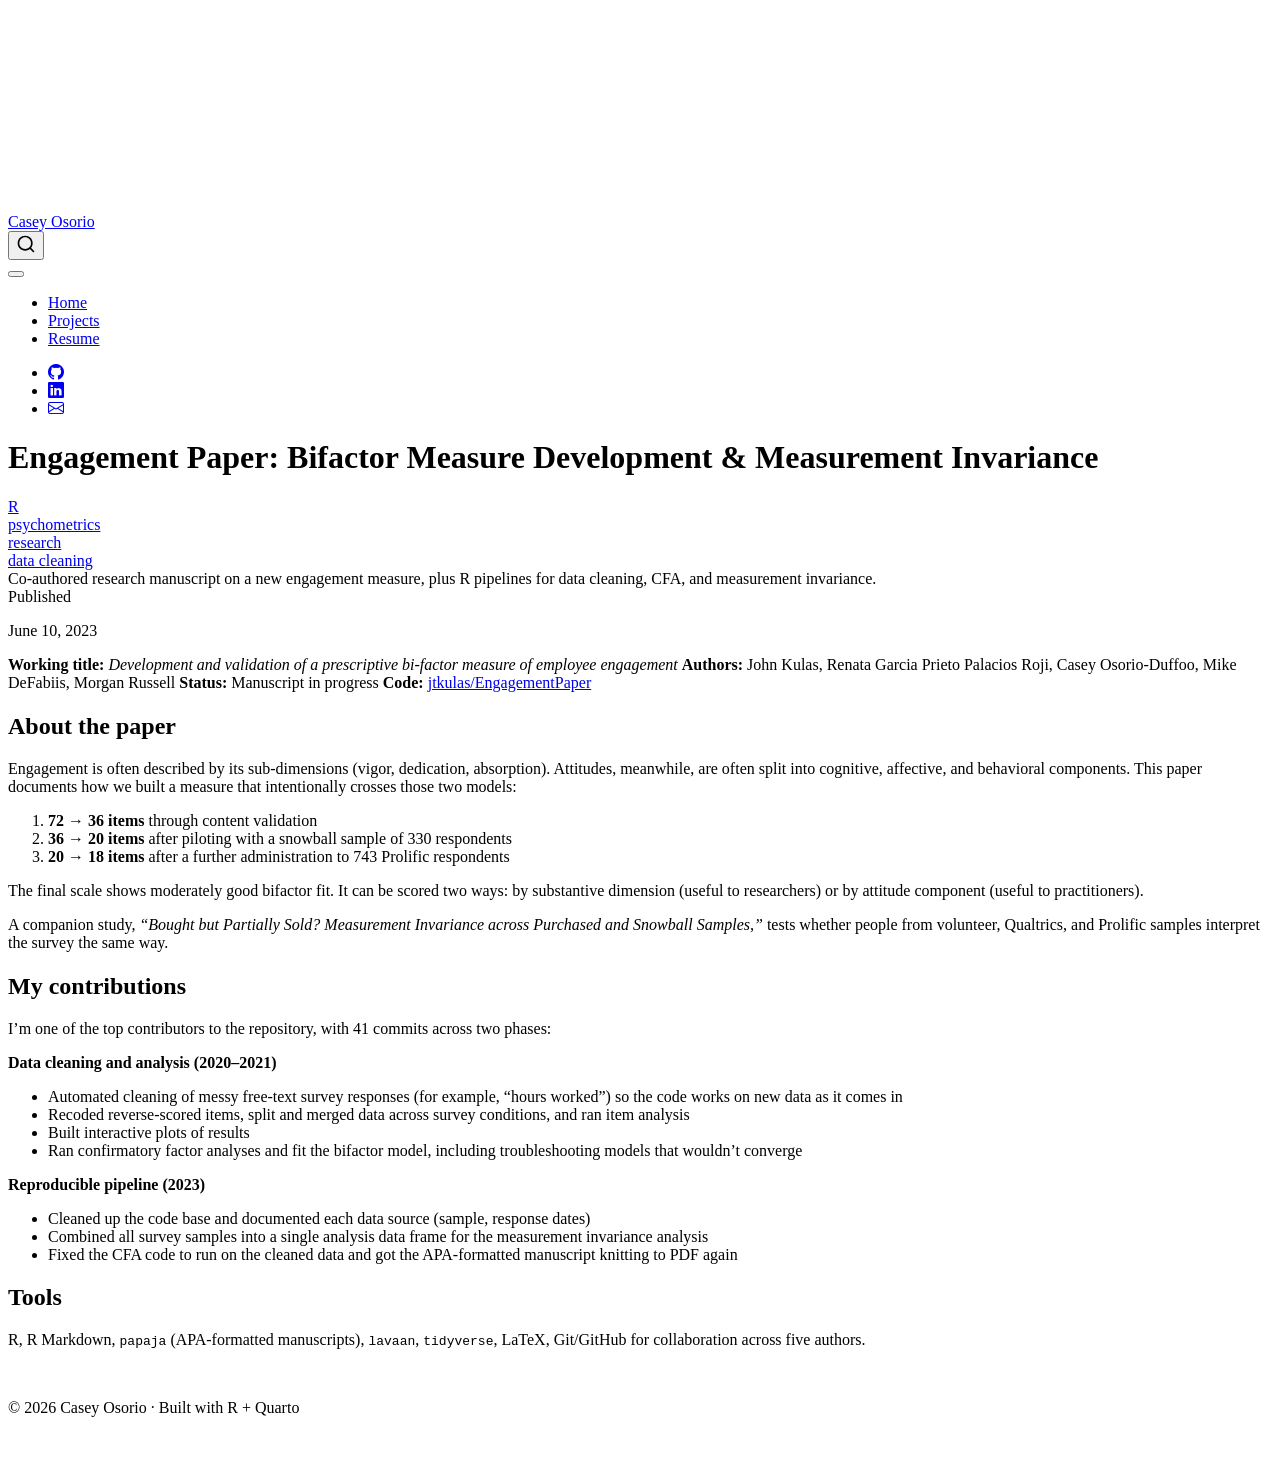
==== projects/engagement-paper/index.html @ 680794a6 "Built site for gh-pages" ====
<!DOCTYPE html>
<html xmlns="http://www.w3.org/1999/xhtml" lang="en" xml:lang="en"><head>

<meta charset="utf-8">
<meta name="generator" content="quarto-1.10.19">

<meta name="viewport" content="width=device-width, initial-scale=1.0, user-scalable=yes">

<meta name="dcterms.date" content="2023-06-10">
<meta name="description" content="Co-authored research manuscript on a new engagement measure, plus R pipelines for data cleaning, CFA, and measurement invariance.">

<title>Engagement Paper: Bifactor Measure Development &amp; Measurement Invariance – Casey Osorio</title>
<style>
/* Default styles provided by pandoc.
** See https://pandoc.org/MANUAL.html#variables-for-html for config info.
*/
span.smallcaps{font-variant: small-caps;}
div.columns{display: flex; gap: 1.5em;}
div.column{flex: auto;}
@media screen {
div.columns{gap: min(4vw, 1.5em);}
div.column{overflow-x: auto;}
}
div.hanging-indent{margin-left: 1.5em; text-indent: -1.5em;}
ul.task-list{list-style: none;}
ul.task-list li input[type="checkbox"] {
  width: 0.8em;
  margin: 0 0.8em 0.2em -1em; /* quarto-specific, see https://github.com/quarto-dev/quarto-cli/issues/4556 */ 
  vertical-align: middle;
}
</style>


<script src="../../site_libs/quarto-nav/quarto-nav.js"></script>
<script src="../../site_libs/quarto-nav/headroom.min.js"></script>
<script src="../../site_libs/clipboard/clipboard.min.js"></script>
<script src="../../site_libs/quarto-search/autocomplete.umd.js"></script>
<script src="../../site_libs/quarto-search/fuse.min.js"></script>
<script src="../../site_libs/quarto-search/quarto-search.js"></script>
<meta name="quarto:offset" content="../../">
<script src="../../site_libs/quarto-html/quarto.js" type="module"></script>
<script src="../../site_libs/quarto-html/tabsets/tabsets.js" type="module"></script>
<script src="../../site_libs/quarto-html/popper.min.js"></script>
<script src="../../site_libs/quarto-html/tippy.umd.min.js"></script>
<script src="../../site_libs/quarto-html/anchor.min.js"></script>
<link href="../../site_libs/quarto-html/tippy.css" rel="stylesheet">
<link href="../../site_libs/quarto-html/quarto-syntax-highlighting-bf27225e3a48a9273f3daa8f8e829971.css" rel="stylesheet" class="quarto-color-scheme" id="quarto-text-highlighting-styles">
<link href="../../site_libs/quarto-html/quarto-syntax-highlighting-dark-b626d73c4c936ccc3cb08be7d45d1df6.css" rel="stylesheet" class="quarto-color-scheme quarto-color-alternate" id="quarto-text-highlighting-styles">
<link href="../../site_libs/quarto-html/quarto-syntax-highlighting-bf27225e3a48a9273f3daa8f8e829971.css" rel="stylesheet" class="quarto-color-scheme-extra" id="quarto-text-highlighting-styles">
<script src="../../site_libs/bootstrap/bootstrap.min.js"></script>
<link href="../../site_libs/bootstrap/bootstrap-icons.css" rel="stylesheet">
<link href="../../site_libs/bootstrap/bootstrap-445b8638c3d06994fee0907d791121c4.min.css" rel="stylesheet" append-hash="true" class="quarto-color-scheme" id="quarto-bootstrap" data-mode="light">
<link href="../../site_libs/bootstrap/bootstrap-dark-df07115ad9f15e2ef3479c789e6873c8.min.css" rel="stylesheet" append-hash="true" class="quarto-color-scheme quarto-color-alternate" id="quarto-bootstrap" data-mode="dark">
<link href="../../site_libs/bootstrap/bootstrap-445b8638c3d06994fee0907d791121c4.min.css" rel="stylesheet" append-hash="true" class="quarto-color-scheme-extra" id="quarto-bootstrap" data-mode="light">
<script id="quarto-search-options" type="application/json">{
  "location": "navbar",
  "copy-button": false,
  "collapse-after": 3,
  "panel-placement": "end",
  "type": "overlay",
  "limit": 50,
  "keyboard-shortcut": [
    "f",
    "/",
    "s"
  ],
  "show-item-context": false,
  "language": {
    "search-no-results-text": "No results",
    "search-matching-documents-text": "matching documents",
    "search-copy-link-title": "Copy link to search",
    "search-hide-matches-text": "Hide additional matches",
    "search-more-match-text": "more match in this document",
    "search-more-matches-text": "more matches in this document",
    "search-clear-button-title": "Clear",
    "search-text-placeholder": "",
    "search-detached-cancel-button-title": "Cancel",
    "search-submit-button-title": "Submit",
    "search-label": "Search"
  }
}</script>


</head>

<body class="nav-fixed fullcontent quarto-light"><script id="quarto-html-before-body" type="application/javascript">
    const toggleBodyColorMode = (bsSheetEl) => {
      const mode = bsSheetEl.getAttribute("data-mode");
      const bodyEl = window.document.querySelector("body");
      if (mode === "dark") {
        bodyEl.classList.add("quarto-dark");
        bodyEl.classList.remove("quarto-light");
      } else {
        bodyEl.classList.add("quarto-light");
        bodyEl.classList.remove("quarto-dark");
      }
    }
    const toggleBodyColorPrimary = () => {
      const bsSheetEl = window.document.querySelector("link#quarto-bootstrap:not([rel=disabled-stylesheet])");
      if (bsSheetEl) {
        toggleBodyColorMode(bsSheetEl);
      }
    }
    const setColorSchemeToggle = (alternate) => {
      const toggles = window.document.querySelectorAll('.quarto-color-scheme-toggle');
      for (let i=0; i < toggles.length; i++) {
        const toggle = toggles[i];
        if (toggle) {
          if (alternate) {
            toggle.classList.add("alternate");
          } else {
            toggle.classList.remove("alternate");
          }
        }
      }
    };
    const toggleColorMode = (alternate) => {
      // Switch the stylesheets
      const primaryStylesheets = window.document.querySelectorAll('link.quarto-color-scheme:not(.quarto-color-alternate)');
      const alternateStylesheets = window.document.querySelectorAll('link.quarto-color-scheme.quarto-color-alternate');
      manageTransitions('#quarto-margin-sidebar .nav-link', false);
      if (alternate) {
        // note: dark is layered on light, we don't disable primary!
        enableStylesheet(alternateStylesheets);
        for (const sheetNode of alternateStylesheets) {
          if (sheetNode.id === "quarto-bootstrap") {
            toggleBodyColorMode(sheetNode);
          }
        }
      } else {
        disableStylesheet(alternateStylesheets);
        enableStylesheet(primaryStylesheets)
        toggleBodyColorPrimary();
      }
      manageTransitions('#quarto-margin-sidebar .nav-link', true);
      // Switch the toggles
      setColorSchemeToggle(alternate)
      // Hack to workaround the fact that safari doesn't
      // properly recolor the scrollbar when toggling (#1455)
      if (navigator.userAgent.indexOf('Safari') > 0 && navigator.userAgent.indexOf('Chrome') == -1) {
        manageTransitions("body", false);
        window.scrollTo(0, 1);
        setTimeout(() => {
          window.scrollTo(0, 0);
          manageTransitions("body", true);
        }, 40);
      }
    }
    const disableStylesheet = (stylesheets) => {
      for (let i=0; i < stylesheets.length; i++) {
        const stylesheet = stylesheets[i];
        stylesheet.rel = 'disabled-stylesheet';
      }
    }
    const enableStylesheet = (stylesheets) => {
      for (let i=0; i < stylesheets.length; i++) {
        const stylesheet = stylesheets[i];
        if(stylesheet.rel !== 'stylesheet') { // for Chrome, which will still FOUC without this check
          stylesheet.rel = 'stylesheet';
        }
      }
    }
    const manageTransitions = (selector, allowTransitions) => {
      const els = window.document.querySelectorAll(selector);
      for (let i=0; i < els.length; i++) {
        const el = els[i];
        if (allowTransitions) {
          el.classList.remove('notransition');
        } else {
          el.classList.add('notransition');
        }
      }
    }
    const isFileUrl = () => {
      return window.location.protocol === 'file:';
    }
    const hasAlternateSentinel = () => {
      let styleSentinel = getColorSchemeSentinel();
      if (styleSentinel !== null) {
        return styleSentinel === "alternate";
      } else {
        return false;
      }
    }
    const setStyleSentinel = (alternate) => {
      const value = alternate ? "alternate" : "default";
      if (!isFileUrl()) {
        window.localStorage.setItem("quarto-color-scheme", value);
      } else {
        localAlternateSentinel = value;
      }
    }
    const getColorSchemeSentinel = () => {
      if (!isFileUrl()) {
        const storageValue = window.localStorage.getItem("quarto-color-scheme");
        return storageValue != null ? storageValue : localAlternateSentinel;
      } else {
        return localAlternateSentinel;
      }
    }
    const toggleGiscusIfUsed = (isAlternate, darkModeDefault) => {
      const baseTheme = document.querySelector('#giscus-base-theme')?.value ?? 'light';
      const alternateTheme = document.querySelector('#giscus-alt-theme')?.value ?? 'dark';
      let newTheme = '';
      if(authorPrefersDark) {
        newTheme = isAlternate ? baseTheme : alternateTheme;
      } else {
        newTheme = isAlternate ? alternateTheme : baseTheme;
      }
      const changeGiscusTheme = () => {
        // From: https://github.com/giscus/giscus/issues/336
        const sendMessage = (message) => {
          const iframe = document.querySelector('iframe.giscus-frame');
          if (!iframe) return;
          iframe.contentWindow.postMessage({ giscus: message }, 'https://giscus.app');
        }
        sendMessage({
          setConfig: {
            theme: newTheme
          }
        });
      }
      const isGiscussLoaded = window.document.querySelector('iframe.giscus-frame') !== null;
      if (isGiscussLoaded) {
        changeGiscusTheme();
      }
    };
    const authorPrefersDark = false;
    const darkModeDefault = authorPrefersDark;
      document.querySelector('link#quarto-text-highlighting-styles.quarto-color-scheme-extra').rel = 'disabled-stylesheet';
      document.querySelector('link#quarto-bootstrap.quarto-color-scheme-extra').rel = 'disabled-stylesheet';
    let localAlternateSentinel = darkModeDefault ? 'alternate' : 'default';
    // Dark / light mode switch
    window.quartoToggleColorScheme = () => {
      // Read the current dark / light value
      let toAlternate = !hasAlternateSentinel();
      toggleColorMode(toAlternate);
      setStyleSentinel(toAlternate);
      toggleGiscusIfUsed(toAlternate, darkModeDefault);
      window.dispatchEvent(new Event('resize'));
    };
    // Switch to dark mode if need be
    if (hasAlternateSentinel()) {
      toggleColorMode(true);
    } else {
      toggleColorMode(false);
    }
  </script>

<div id="quarto-search-results"></div>
  <header id="quarto-header" class="headroom fixed-top">
    <nav class="navbar navbar-expand-lg " data-bs-theme="dark">
      <div class="navbar-container container-fluid">
      <div class="navbar-brand-container mx-auto">
    <a class="navbar-brand" href="../../index.html">
    <span class="navbar-title">Casey Osorio</span>
    </a>
  </div>
            <div id="quarto-search" class="" title="Search"></div>
          <button class="navbar-toggler" type="button" data-bs-toggle="collapse" data-bs-target="#navbarCollapse" aria-controls="navbarCollapse" role="menu" aria-expanded="false" aria-label="Toggle navigation" onclick="if (window.quartoToggleHeadroom) { window.quartoToggleHeadroom(); }">
  <span class="navbar-toggler-icon"></span>
</button>
          <div class="collapse navbar-collapse" id="navbarCollapse">
            <ul class="navbar-nav navbar-nav-scroll me-auto">
  <li class="nav-item">
    <a class="nav-link" href="../../index.html"> 
<span class="menu-text">Home</span></a>
  </li>  
  <li class="nav-item">
    <a class="nav-link" href="../../projects.html"> 
<span class="menu-text">Projects</span></a>
  </li>  
  <li class="nav-item">
    <a class="nav-link" href="../../resume.html"> 
<span class="menu-text">Resume</span></a>
  </li>  
</ul>
            <ul class="navbar-nav navbar-nav-scroll ms-auto">
  <li class="nav-item compact">
    <a class="nav-link" href="https://github.com/casosorio"> <i class="bi bi-github" role="img">
</i> 
<span class="menu-text"></span></a>
  </li>  
  <li class="nav-item compact">
    <a class="nav-link" href="https://www.linkedin.com/in/casey-osorio-duffoo"> <i class="bi bi-linkedin" role="img">
</i> 
<span class="menu-text"></span></a>
  </li>  
  <li class="nav-item compact">
    <a class="nav-link" href="mailto:caseyosorio@gmail.com"> <i class="bi bi-envelope" role="img">
</i> 
<span class="menu-text"></span></a>
  </li>  
</ul>
          </div> <!-- /navcollapse -->
            <div class="quarto-navbar-tools">
  <a href="" class="quarto-color-scheme-toggle quarto-navigation-tool  px-1" onclick="window.quartoToggleColorScheme(); return false;" title="Toggle dark mode"><i class="bi"></i></a>
</div>
      </div> <!-- /container-fluid -->
    </nav>
</header>
<!-- content -->
<div id="quarto-content" class="quarto-container page-columns page-rows-contents page-layout-article page-navbar">
<!-- sidebar -->
<!-- margin-sidebar -->
    
<!-- main -->
<main class="content" id="quarto-document-content">


<header id="title-block-header" class="quarto-title-block default">
<div class="quarto-title">
<h1 class="title">Engagement Paper: Bifactor Measure Development &amp; Measurement Invariance</h1>
  <div class="quarto-categories">
    <div class="quarto-category">R</div>
    <div class="quarto-category">psychometrics</div>
    <div class="quarto-category">research</div>
    <div class="quarto-category">data cleaning</div>
  </div>
  </div>

<div>
  <div class="description">
    Co-authored research manuscript on a new engagement measure, plus R pipelines for data cleaning, CFA, and measurement invariance.
  </div>
</div>


<div class="quarto-title-meta">

    
    <div>
    <div class="quarto-title-meta-heading">Published</div>
    <div class="quarto-title-meta-contents">
      <p class="date">June 10, 2023</p>
    </div>
  </div>
  
    
  </div>
  


</header>


<p><strong>Working title:</strong> <em>Development and validation of a prescriptive bi-factor measure of employee engagement</em> <strong>Authors:</strong> John Kulas, Renata Garcia Prieto Palacios Roji, Casey Osorio-Duffoo, Mike DeFabiis, Morgan Russell <strong>Status:</strong> Manuscript in progress <strong>Code:</strong> <a href="https://github.com/jtkulas/EngagementPaper">jtkulas/EngagementPaper</a></p>
<section id="about-the-paper" class="level2">
<h2 class="anchored" data-anchor-id="about-the-paper">About the paper</h2>
<p>Engagement is often described by its sub-dimensions (vigor, dedication, absorption). Attitudes, meanwhile, are often split into cognitive, affective, and behavioral components. This paper documents how we built a measure that intentionally crosses those two models:</p>
<ol type="1">
<li><strong>72 → 36 items</strong> through content validation</li>
<li><strong>36 → 20 items</strong> after piloting with a snowball sample of 330 respondents</li>
<li><strong>20 → 18 items</strong> after a further administration to 743 Prolific respondents</li>
</ol>
<p>The final scale shows moderately good bifactor fit. It can be scored two ways: by substantive dimension (useful to researchers) or by attitude component (useful to practitioners).</p>
<p>A companion study, <em>“Bought but Partially Sold? Measurement Invariance across Purchased and Snowball Samples,”</em> tests whether people from volunteer, Qualtrics, and Prolific samples interpret the survey the same way.</p>
</section>
<section id="my-contributions" class="level2">
<h2 class="anchored" data-anchor-id="my-contributions">My contributions</h2>
<p>I’m one of the top contributors to the repository, with 41 commits across two phases:</p>
<p><strong>Data cleaning and analysis (2020–2021)</strong></p>
<ul>
<li>Automated cleaning of messy free-text survey responses (for example, “hours worked”) so the code works on new data as it comes in</li>
<li>Recoded reverse-scored items, split and merged data across survey conditions, and ran item analysis</li>
<li>Built interactive plots of results</li>
<li>Ran confirmatory factor analyses and fit the bifactor model, including troubleshooting models that wouldn’t converge</li>
</ul>
<p><strong>Reproducible pipeline (2023)</strong></p>
<ul>
<li>Cleaned up the code base and documented each data source (sample, response dates)</li>
<li>Combined all survey samples into a single analysis data frame for the measurement invariance analysis</li>
<li>Fixed the CFA code to run on the cleaned data and got the APA-formatted manuscript knitting to PDF again</li>
</ul>
</section>
<section id="tools" class="level2">
<h2 class="anchored" data-anchor-id="tools">Tools</h2>
<p>R, R Markdown, <code>papaja</code> (APA-formatted manuscripts), <code>lavaan</code>, <code>tidyverse</code>, LaTeX, Git/GitHub for collaboration across five authors.</p>


</section>

</main> <!-- /main -->
<script id="quarto-html-after-body" type="application/javascript">
  window.document.addEventListener("DOMContentLoaded", function (event) {
    // Ensure there is a toggle, if there isn't float one in the top right
    if (window.document.querySelector('.quarto-color-scheme-toggle') === null) {
      const a = window.document.createElement('a');
      a.classList.add('top-right');
      a.classList.add('quarto-color-scheme-toggle');
      a.href = "";
      a.onclick = function() { try { window.quartoToggleColorScheme(); } catch {} return false; };
      const i = window.document.createElement("i");
      i.classList.add('bi');
      a.appendChild(i);
      window.document.body.appendChild(a);
    }
    setColorSchemeToggle(hasAlternateSentinel())
    const icon = "";
    const anchorJS = new window.AnchorJS();
    anchorJS.options = {
      placement: 'right',
      icon: icon
    };
    anchorJS.add('.anchored');
    const isCodeAnnotation = (el) => {
      for (const clz of el.classList) {
        if (clz.startsWith('code-annotation-')) {                     
          return true;
        }
      }
      return false;
    }
    const onCopySuccess = function(e) {
      // button target
      const button = e.trigger;
      // don't keep focus
      button.blur();
      // flash "checked"
      button.classList.add('code-copy-button-checked');
      var currentTitle = button.getAttribute("title");
      button.setAttribute("title", "Copied!");
      let tooltip;
      if (window.bootstrap) {
        button.setAttribute("data-bs-toggle", "tooltip");
        button.setAttribute("data-bs-placement", "left");
        button.setAttribute("data-bs-title", "Copied!");
        tooltip = new bootstrap.Tooltip(button, 
          { trigger: "manual", 
            customClass: "code-copy-button-tooltip",
            offset: [0, -8]});
        tooltip.show();    
      }
      setTimeout(function() {
        if (tooltip) {
          tooltip.hide();
          button.removeAttribute("data-bs-title");
          button.removeAttribute("data-bs-toggle");
          button.removeAttribute("data-bs-placement");
        }
        button.setAttribute("title", currentTitle);
        button.classList.remove('code-copy-button-checked');
      }, 1000);
      // clear code selection
      e.clearSelection();
    }
    const getTextToCopy = function(trigger) {
      const outerScaffold = trigger.parentElement.cloneNode(true);
      const codeEl = outerScaffold.querySelector('code');
      for (const childEl of codeEl.children) {
        if (isCodeAnnotation(childEl)) {
          childEl.remove();
        }
      }
      return codeEl.innerText;
    }
    const clipboard = new window.ClipboardJS('.code-copy-button:not([data-in-quarto-modal])', {
      text: getTextToCopy
    });
    clipboard.on('success', onCopySuccess);
    if (window.document.getElementById('quarto-embedded-source-code-modal')) {
      const clipboardModal = new window.ClipboardJS('.code-copy-button[data-in-quarto-modal]', {
        text: getTextToCopy,
        container: window.document.getElementById('quarto-embedded-source-code-modal')
      });
      clipboardModal.on('success', onCopySuccess);
    }
      var localhostRegex = new RegExp(/^(?:http|https):\/\/localhost\:?[0-9]*\//);
      var mailtoRegex = new RegExp(/^mailto:/);
        var filterRegex = new RegExp("https:\/\/casosorio\.github\.io\/");
      var isInternal = (href) => {
          return filterRegex.test(href) || localhostRegex.test(href) || mailtoRegex.test(href);
      }
      // Inspect non-navigation links and adorn them if external
     var links = window.document.querySelectorAll('a[href]:not(.nav-link):not(.navbar-brand):not(.toc-action):not(.sidebar-link):not(.sidebar-item-toggle):not(.pagination-link):not(.no-external):not([aria-hidden]):not(.dropdown-item):not(.quarto-navigation-tool):not(.about-link)');
      for (var i=0; i<links.length; i++) {
        const link = links[i];
        if (!isInternal(link.href)) {
          // undo the damage that might have been done by quarto-nav.js in the case of
          // links that we want to consider external
          if (link.dataset.originalHref !== undefined) {
            link.href = link.dataset.originalHref;
          }
        }
      }
    function tippyHover(el, contentFn, onTriggerFn, onUntriggerFn) {
      const config = {
        allowHTML: true,
        maxWidth: 500,
        delay: 100,
        arrow: false,
        appendTo: function(el) {
            return el.parentElement;
        },
        interactive: true,
        interactiveBorder: 10,
        theme: 'quarto',
        placement: 'bottom-start',
      };
      if (contentFn) {
        config.content = contentFn;
      }
      if (onTriggerFn) {
        config.onTrigger = onTriggerFn;
      }
      if (onUntriggerFn) {
        config.onUntrigger = onUntriggerFn;
      }
      window.tippy(el, config); 
    }
    const noterefs = window.document.querySelectorAll('a[role="doc-noteref"]');
    for (var i=0; i<noterefs.length; i++) {
      const ref = noterefs[i];
      tippyHover(ref, function() {
        // use id or data attribute instead here
        let href = ref.getAttribute('data-footnote-href') || ref.getAttribute('href');
        try { href = new URL(href).hash; } catch {}
        const id = href.replace(/^#\/?/, "");
        const note = window.document.getElementById(id);
        if (note) {
          return note.innerHTML;
        } else {
          return "";
        }
      });
    }
    const xrefs = window.document.querySelectorAll('a.quarto-xref');
    const processXRef = (id, note) => {
      // Strip column container classes
      const stripColumnClz = (el) => {
        el.classList.remove("page-full", "page-columns");
        if (el.children) {
          for (const child of el.children) {
            stripColumnClz(child);
          }
        }
      }
      stripColumnClz(note)
      if (id === null || id.startsWith('sec-')) {
        // Special case sections, only their first couple elements
        const container = document.createElement("div");
        if (note.children && note.children.length > 2) {
          container.appendChild(note.children[0].cloneNode(true));
          for (let i = 1; i < note.children.length; i++) {
            const child = note.children[i];
            if (child.tagName === "P" && child.innerText === "") {
              continue;
            } else {
              container.appendChild(child.cloneNode(true));
              break;
            }
          }
          if (window.Quarto?.typesetMath) {
            window.Quarto.typesetMath(container);
          }
          return container.innerHTML
        } else {
          if (window.Quarto?.typesetMath) {
            window.Quarto.typesetMath(note);
          }
          return note.innerHTML;
        }
      } else {
        // Remove any anchor links if they are present
        const anchorLink = note.querySelector('a.anchorjs-link');
        if (anchorLink) {
          anchorLink.remove();
        }
        if (window.Quarto?.typesetMath) {
          window.Quarto.typesetMath(note);
        }
        if (note.classList.contains("callout")) {
          return note.outerHTML;
        } else {
          return note.innerHTML;
        }
      }
    }
    for (var i=0; i<xrefs.length; i++) {
      const xref = xrefs[i];
      tippyHover(xref, undefined, function(instance) {
        instance.disable();
        let url = xref.getAttribute('href');
        let hash = undefined; 
        if (url.startsWith('#')) {
          hash = url;
        } else {
          try { hash = new URL(url).hash; } catch {}
        }
        if (hash) {
          const id = hash.replace(/^#\/?/, "");
          const note = window.document.getElementById(id);
          if (note !== null) {
            try {
              const html = processXRef(id, note.cloneNode(true));
              instance.setContent(html);
            } finally {
              instance.enable();
              instance.show();
            }
          } else {
            // See if we can fetch this
            fetch(url.split('#')[0])
            .then(res => res.text())
            .then(html => {
              const parser = new DOMParser();
              const htmlDoc = parser.parseFromString(html, "text/html");
              const note = htmlDoc.getElementById(id);
              if (note !== null) {
                const html = processXRef(id, note);
                instance.setContent(html);
              } 
            }).finally(() => {
              instance.enable();
              instance.show();
            });
          }
        } else {
          // See if we can fetch a full url (with no hash to target)
          // This is a special case and we should probably do some content thinning / targeting
          fetch(url)
          .then(res => res.text())
          .then(html => {
            const parser = new DOMParser();
            const htmlDoc = parser.parseFromString(html, "text/html");
            const note = htmlDoc.querySelector('main.content');
            if (note !== null) {
              // This should only happen for chapter cross references
              // (since there is no id in the URL)
              // remove the first header
              if (note.children.length > 0 && note.children[0].tagName === "HEADER") {
                note.children[0].remove();
              }
              const html = processXRef(null, note);
              instance.setContent(html);
            } 
          }).finally(() => {
            instance.enable();
            instance.show();
          });
        }
      }, function(instance) {
      });
    }
        let selectedAnnoteEl;
        const selectorForAnnotation = ( cell, annotation) => {
          let cellAttr = 'data-code-cell="' + cell + '"';
          let lineAttr = 'data-code-annotation="' +  annotation + '"';
          const selector = 'span[' + cellAttr + '][' + lineAttr + ']';
          return selector;
        }
        const selectCodeLines = (annoteEl) => {
          const doc = window.document;
          const targetCell = annoteEl.getAttribute("data-target-cell");
          const targetAnnotation = annoteEl.getAttribute("data-target-annotation");
          const annoteSpan = window.document.querySelector(selectorForAnnotation(targetCell, targetAnnotation));
          const lines = annoteSpan.getAttribute("data-code-lines").split(",");
          const lineIds = lines.map((line) => {
            return targetCell + "-" + line;
          })
          let top = null;
          let height = null;
          let parent = null;
          if (lineIds.length > 0) {
              //compute the position of the single el (top and bottom and make a div)
              const el = window.document.getElementById(lineIds[0]);
              top = el.offsetTop;
              height = el.offsetHeight;
              parent = el.parentElement.parentElement;
            if (lineIds.length > 1) {
              const lastEl = window.document.getElementById(lineIds[lineIds.length - 1]);
              const bottom = lastEl.offsetTop + lastEl.offsetHeight;
              height = bottom - top;
            }
            if (top !== null && height !== null && parent !== null) {
              // cook up a div (if necessary) and position it 
              let div = window.document.getElementById("code-annotation-line-highlight");
              if (div === null) {
                div = window.document.createElement("div");
                div.setAttribute("id", "code-annotation-line-highlight");
                div.style.position = 'absolute';
                parent.appendChild(div);
              }
              div.style.top = top - 2 + "px";
              div.style.height = height + 4 + "px";
              div.style.left = 0;
              let gutterDiv = window.document.getElementById("code-annotation-line-highlight-gutter");
              if (gutterDiv === null) {
                gutterDiv = window.document.createElement("div");
                gutterDiv.setAttribute("id", "code-annotation-line-highlight-gutter");
                gutterDiv.style.position = 'absolute';
                const codeCell = window.document.getElementById(targetCell);
                const gutter = codeCell.querySelector('.code-annotation-gutter');
                gutter.appendChild(gutterDiv);
              }
              gutterDiv.style.top = top - 2 + "px";
              gutterDiv.style.height = height + 4 + "px";
            }
            selectedAnnoteEl = annoteEl;
          }
        };
        const unselectCodeLines = () => {
          const elementsIds = ["code-annotation-line-highlight", "code-annotation-line-highlight-gutter"];
          elementsIds.forEach((elId) => {
            const div = window.document.getElementById(elId);
            if (div) {
              div.remove();
            }
          });
          selectedAnnoteEl = undefined;
        };
          // Handle positioning of the toggle
      window.addEventListener(
        "resize",
        throttle(() => {
          elRect = undefined;
          if (selectedAnnoteEl) {
            selectCodeLines(selectedAnnoteEl);
          }
        }, 10)
      );
      function throttle(fn, ms) {
      let throttle = false;
      let timer;
        return (...args) => {
          if(!throttle) { // first call gets through
              fn.apply(this, args);
              throttle = true;
          } else { // all the others get throttled
              if(timer) clearTimeout(timer); // cancel #2
              timer = setTimeout(() => {
                fn.apply(this, args);
                timer = throttle = false;
              }, ms);
          }
        };
      }
        // Attach click handler to the DT
        const annoteDls = window.document.querySelectorAll('dt[data-target-cell]');
        for (const annoteDlNode of annoteDls) {
          annoteDlNode.addEventListener('click', (event) => {
            const clickedEl = event.target;
            if (clickedEl !== selectedAnnoteEl) {
              unselectCodeLines();
              const activeEl = window.document.querySelector('dt[data-target-cell].code-annotation-active');
              if (activeEl) {
                activeEl.classList.remove('code-annotation-active');
              }
              selectCodeLines(clickedEl);
              clickedEl.classList.add('code-annotation-active');
            } else {
              // Unselect the line
              unselectCodeLines();
              clickedEl.classList.remove('code-annotation-active');
            }
          });
        }
    const findCites = (el) => {
      const parentEl = el.parentElement;
      if (parentEl) {
        const cites = parentEl.dataset.cites;
        if (cites) {
          return {
            el,
            cites: cites.split(' ')
          };
        } else {
          return findCites(el.parentElement)
        }
      } else {
        return undefined;
      }
    };
    var bibliorefs = window.document.querySelectorAll('a[role="doc-biblioref"]');
    for (var i=0; i<bibliorefs.length; i++) {
      const ref = bibliorefs[i];
      const citeInfo = findCites(ref);
      if (citeInfo) {
        tippyHover(citeInfo.el, function() {
          var popup = window.document.createElement('div');
          citeInfo.cites.forEach(function(cite) {
            var citeDiv = window.document.createElement('div');
            citeDiv.classList.add('hanging-indent');
            citeDiv.classList.add('csl-entry');
            var biblioDiv = window.document.getElementById('ref-' + cite);
            if (biblioDiv) {
              citeDiv.innerHTML = biblioDiv.innerHTML;
            }
            popup.appendChild(citeDiv);
          });
          return popup.innerHTML;
        });
      }
    }
  });
  </script>
</div> <!-- /content -->
<footer class="footer">
  <div class="nav-footer">
    <div class="nav-footer-left">
      &nbsp;
    </div>   
    <div class="nav-footer-center">
<p>© 2026 Casey Osorio · Built with R + Quarto</p>
</div>
    <div class="nav-footer-right">
      &nbsp;
    </div>
  </div>
</footer>




</body></html>
---- site_libs/quarto-html/tippy.css ----
.tippy-box[data-animation=fade][data-state=hidden]{opacity:0}[data-tippy-root]{max-width:calc(100vw - 10px)}.tippy-box{position:relative;background-color:#333;color:#fff;border-radius:4px;font-size:14px;line-height:1.4;white-space:normal;outline:0;transition-property:transform,visibility,opacity}.tippy-box[data-placement^=top]>.tippy-arrow{bottom:0}.tippy-box[data-placement^=top]>.tippy-arrow:before{bottom:-7px;left:0;border-width:8px 8px 0;border-top-color:initial;transform-origin:center top}.tippy-box[data-placement^=bottom]>.tippy-arrow{top:0}.tippy-box[data-placement^=bottom]>.tippy-arrow:before{top:-7px;left:0;border-width:0 8px 8px;border-bottom-color:initial;transform-origin:center bottom}.tippy-box[data-placement^=left]>.tippy-arrow{right:0}.tippy-box[data-placement^=left]>.tippy-arrow:before{border-width:8px 0 8px 8px;border-left-color:initial;right:-7px;transform-origin:center left}.tippy-box[data-placement^=right]>.tippy-arrow{left:0}.tippy-box[data-placement^=right]>.tippy-arrow:before{left:-7px;border-width:8px 8px 8px 0;border-right-color:initial;transform-origin:center right}.tippy-box[data-inertia][data-state=visible]{transition-timing-function:cubic-bezier(.54,1.5,.38,1.11)}.tippy-arrow{width:16px;height:16px;color:#333}.tippy-arrow:before{content:"";position:absolute;border-color:transparent;border-style:solid}.tippy-content{position:relative;padding:5px 9px;z-index:1}
---- site_libs/quarto-html/quarto-syntax-highlighting-bf27225e3a48a9273f3daa8f8e829971.css ----
/* quarto syntax highlight colors */
:root {
  --quarto-hl-ot-color: #003B4F;
  --quarto-hl-at-color: #657422;
  --quarto-hl-ss-color: #20794D;
  --quarto-hl-an-color: #5E5E5E;
  --quarto-hl-fu-color: #4758AB;
  --quarto-hl-st-color: #20794D;
  --quarto-hl-cf-color: #003B4F;
  --quarto-hl-op-color: #5E5E5E;
  --quarto-hl-er-color: #AD0000;
  --quarto-hl-bn-color: #AD0000;
  --quarto-hl-al-color: #AD0000;
  --quarto-hl-va-color: #111111;
  --quarto-hl-bu-color: inherit;
  --quarto-hl-ex-color: inherit;
  --quarto-hl-pp-color: #AD0000;
  --quarto-hl-in-color: #5E5E5E;
  --quarto-hl-vs-color: #20794D;
  --quarto-hl-wa-color: #5E5E5E;
  --quarto-hl-do-color: #5E5E5E;
  --quarto-hl-im-color: #00769E;
  --quarto-hl-ch-color: #20794D;
  --quarto-hl-dt-color: #AD0000;
  --quarto-hl-fl-color: #AD0000;
  --quarto-hl-co-color: #5E5E5E;
  --quarto-hl-cv-color: #5E5E5E;
  --quarto-hl-cn-color: #8f5902;
  --quarto-hl-sc-color: #5E5E5E;
  --quarto-hl-dv-color: #AD0000;
  --quarto-hl-kw-color: #003B4F;
}

/* other quarto variables */
:root {
  --quarto-font-monospace: SFMono-Regular, Menlo, Monaco, Consolas, "Liberation Mono", "Courier New", monospace;
}

/* syntax highlight based on Pandoc's rules */
pre > code.sourceCode > span {
  color: #003B4F;
}

code.sourceCode > span {
  color: #003B4F;
}

div.sourceCode,
div.sourceCode pre.sourceCode {
  color: #003B4F;
}

/* Normal */
code span {
  color: #003B4F;
}

/* Alert */
code span.al {
  color: #AD0000;
  font-style: inherit;
}

/* Annotation */
code span.an {
  color: #5E5E5E;
  font-style: inherit;
}

/* Attribute */
code span.at {
  color: #657422;
  font-style: inherit;
}

/* BaseN */
code span.bn {
  color: #AD0000;
  font-style: inherit;
}

/* BuiltIn */
code span.bu {
  font-style: inherit;
}

/* ControlFlow */
code span.cf {
  color: #003B4F;
  font-weight: bold;
  font-style: inherit;
}

/* Char */
code span.ch {
  color: #20794D;
  font-style: inherit;
}

/* Constant */
code span.cn {
  color: #8f5902;
  font-style: inherit;
}

/* Comment */
code span.co {
  color: #5E5E5E;
  font-style: inherit;
}

/* CommentVar */
code span.cv {
  color: #5E5E5E;
  font-style: italic;
}

/* Documentation */
code span.do {
  color: #5E5E5E;
  font-style: italic;
}

/* DataType */
code span.dt {
  color: #AD0000;
  font-style: inherit;
}

/* DecVal */
code span.dv {
  color: #AD0000;
  font-style: inherit;
}

/* Error */
code span.er {
  color: #AD0000;
  font-style: inherit;
}

/* Extension */
code span.ex {
  font-style: inherit;
}

/* Float */
code span.fl {
  color: #AD0000;
  font-style: inherit;
}

/* Function */
code span.fu {
  color: #4758AB;
  font-style: inherit;
}

/* Import */
code span.im {
  color: #00769E;
  font-style: inherit;
}

/* Information */
code span.in {
  color: #5E5E5E;
  font-style: inherit;
}

/* Keyword */
code span.kw {
  color: #003B4F;
  font-weight: bold;
  font-style: inherit;
}

/* Operator */
code span.op {
  color: #5E5E5E;
  font-style: inherit;
}

/* Other */
code span.ot {
  color: #003B4F;
  font-style: inherit;
}

/* Preprocessor */
code span.pp {
  color: #AD0000;
  font-style: inherit;
}

/* SpecialChar */
code span.sc {
  color: #5E5E5E;
  font-style: inherit;
}

/* SpecialString */
code span.ss {
  color: #20794D;
  font-style: inherit;
}

/* String */
code span.st {
  color: #20794D;
  font-style: inherit;
}

/* Variable */
code span.va {
  color: #111111;
  font-style: inherit;
}

/* VerbatimString */
code span.vs {
  color: #20794D;
  font-style: inherit;
}

/* Warning */
code span.wa {
  color: #5E5E5E;
  font-style: italic;
}

.prevent-inlining {
  content: "</";
}

/*# sourceMappingURL=8be38f48d34c45af72792cbd699585e7.css.map */
---- site_libs/quarto-html/quarto-syntax-highlighting-dark-b626d73c4c936ccc3cb08be7d45d1df6.css ----
/* quarto syntax highlight colors */
:root {
  --quarto-hl-al-color: #f07178;
  --quarto-hl-an-color: #d4d0ab;
  --quarto-hl-at-color: #00e0e0;
  --quarto-hl-bn-color: #d4d0ab;
  --quarto-hl-bu-color: #abe338;
  --quarto-hl-ch-color: #abe338;
  --quarto-hl-co-color: #f8f8f2;
  --quarto-hl-cv-color: #ffd700;
  --quarto-hl-cn-color: #ffd700;
  --quarto-hl-cf-color: #ffa07a;
  --quarto-hl-dt-color: #ffa07a;
  --quarto-hl-dv-color: #d4d0ab;
  --quarto-hl-do-color: #f8f8f2;
  --quarto-hl-er-color: #f07178;
  --quarto-hl-ex-color: #00e0e0;
  --quarto-hl-fl-color: #d4d0ab;
  --quarto-hl-fu-color: #ffa07a;
  --quarto-hl-im-color: #abe338;
  --quarto-hl-in-color: #d4d0ab;
  --quarto-hl-kw-color: #ffa07a;
  --quarto-hl-op-color: #ffa07a;
  --quarto-hl-ot-color: #00e0e0;
  --quarto-hl-pp-color: #dcc6e0;
  --quarto-hl-re-color: #00e0e0;
  --quarto-hl-sc-color: #abe338;
  --quarto-hl-ss-color: #abe338;
  --quarto-hl-st-color: #abe338;
  --quarto-hl-va-color: #00e0e0;
  --quarto-hl-vs-color: #abe338;
  --quarto-hl-wa-color: #dcc6e0;
}

/* other quarto variables */
:root {
  --quarto-font-monospace: SFMono-Regular, Menlo, Monaco, Consolas, "Liberation Mono", "Courier New", monospace;
}

/* syntax highlight based on Pandoc's rules */
pre > code.sourceCode > span {
  color: #f8f8f2;
}

code.sourceCode > span {
  color: #f8f8f2;
}

div.sourceCode,
div.sourceCode pre.sourceCode {
  color: #f8f8f2;
}

/* Normal */
code span {
  color: #f8f8f2;
}

/* Alert */
code span.al {
  color: #f07178;
}

/* Annotation */
code span.an {
  color: #d4d0ab;
}

/* Attribute */
code span.at {
  color: #00e0e0;
}

/* BaseN */
code span.bn {
  color: #d4d0ab;
}

/* BuiltIn */
code span.bu {
  color: #abe338;
}

/* ControlFlow */
code span.cf {
  font-weight: bold;
  color: #ffa07a;
}

/* Char */
code span.ch {
  color: #abe338;
}

/* Constant */
code span.cn {
  color: #ffd700;
}

/* Comment */
code span.co {
  font-style: italic;
  color: #f8f8f2;
}

/* CommentVar */
code span.cv {
  color: #ffd700;
}

/* Documentation */
code span.do {
  color: #f8f8f2;
}

/* DataType */
code span.dt {
  color: #ffa07a;
}

/* DecVal */
code span.dv {
  color: #d4d0ab;
}

/* Error */
code span.er {
  color: #f07178;
  text-decoration: underline;
}

/* Extension */
code span.ex {
  font-weight: bold;
  color: #00e0e0;
}

/* Float */
code span.fl {
  color: #d4d0ab;
}

/* Function */
code span.fu {
  color: #ffa07a;
}

/* Import */
code span.im {
  color: #abe338;
}

/* Information */
code span.in {
  color: #d4d0ab;
}

/* Keyword */
code span.kw {
  font-weight: bold;
  color: #ffa07a;
}

/* Operator */
code span.op {
  color: #ffa07a;
}

/* Other */
code span.ot {
  color: #00e0e0;
}

/* Preprocessor */
code span.pp {
  color: #dcc6e0;
}

/* RegionMarker */
code span.re {
  background-color: #f8f8f2;
  color: #00e0e0;
}

/* SpecialChar */
code span.sc {
  color: #abe338;
}

/* SpecialString */
code span.ss {
  color: #abe338;
}

/* String */
code span.st {
  color: #abe338;
}

/* Variable */
code span.va {
  color: #00e0e0;
}

/* VerbatimString */
code span.vs {
  color: #abe338;
}

/* Warning */
code span.wa {
  color: #dcc6e0;
}

.prevent-inlining {
  content: "</";
}

/*# sourceMappingURL=a269c63e8167c3ae395728e86feb0848.css.map */
---- site_libs/quarto-html/quarto-syntax-highlighting-bf27225e3a48a9273f3daa8f8e829971.css ----
/* quarto syntax highlight colors */
:root {
  --quarto-hl-ot-color: #003B4F;
  --quarto-hl-at-color: #657422;
  --quarto-hl-ss-color: #20794D;
  --quarto-hl-an-color: #5E5E5E;
  --quarto-hl-fu-color: #4758AB;
  --quarto-hl-st-color: #20794D;
  --quarto-hl-cf-color: #003B4F;
  --quarto-hl-op-color: #5E5E5E;
  --quarto-hl-er-color: #AD0000;
  --quarto-hl-bn-color: #AD0000;
  --quarto-hl-al-color: #AD0000;
  --quarto-hl-va-color: #111111;
  --quarto-hl-bu-color: inherit;
  --quarto-hl-ex-color: inherit;
  --quarto-hl-pp-color: #AD0000;
  --quarto-hl-in-color: #5E5E5E;
  --quarto-hl-vs-color: #20794D;
  --quarto-hl-wa-color: #5E5E5E;
  --quarto-hl-do-color: #5E5E5E;
  --quarto-hl-im-color: #00769E;
  --quarto-hl-ch-color: #20794D;
  --quarto-hl-dt-color: #AD0000;
  --quarto-hl-fl-color: #AD0000;
  --quarto-hl-co-color: #5E5E5E;
  --quarto-hl-cv-color: #5E5E5E;
  --quarto-hl-cn-color: #8f5902;
  --quarto-hl-sc-color: #5E5E5E;
  --quarto-hl-dv-color: #AD0000;
  --quarto-hl-kw-color: #003B4F;
}

/* other quarto variables */
:root {
  --quarto-font-monospace: SFMono-Regular, Menlo, Monaco, Consolas, "Liberation Mono", "Courier New", monospace;
}

/* syntax highlight based on Pandoc's rules */
pre > code.sourceCode > span {
  color: #003B4F;
}

code.sourceCode > span {
  color: #003B4F;
}

div.sourceCode,
div.sourceCode pre.sourceCode {
  color: #003B4F;
}

/* Normal */
code span {
  color: #003B4F;
}

/* Alert */
code span.al {
  color: #AD0000;
  font-style: inherit;
}

/* Annotation */
code span.an {
  color: #5E5E5E;
  font-style: inherit;
}

/* Attribute */
code span.at {
  color: #657422;
  font-style: inherit;
}

/* BaseN */
code span.bn {
  color: #AD0000;
  font-style: inherit;
}

/* BuiltIn */
code span.bu {
  font-style: inherit;
}

/* ControlFlow */
code span.cf {
  color: #003B4F;
  font-weight: bold;
  font-style: inherit;
}

/* Char */
code span.ch {
  color: #20794D;
  font-style: inherit;
}

/* Constant */
code span.cn {
  color: #8f5902;
  font-style: inherit;
}

/* Comment */
code span.co {
  color: #5E5E5E;
  font-style: inherit;
}

/* CommentVar */
code span.cv {
  color: #5E5E5E;
  font-style: italic;
}

/* Documentation */
code span.do {
  color: #5E5E5E;
  font-style: italic;
}

/* DataType */
code span.dt {
  color: #AD0000;
  font-style: inherit;
}

/* DecVal */
code span.dv {
  color: #AD0000;
  font-style: inherit;
}

/* Error */
code span.er {
  color: #AD0000;
  font-style: inherit;
}

/* Extension */
code span.ex {
  font-style: inherit;
}

/* Float */
code span.fl {
  color: #AD0000;
  font-style: inherit;
}

/* Function */
code span.fu {
  color: #4758AB;
  font-style: inherit;
}

/* Import */
code span.im {
  color: #00769E;
  font-style: inherit;
}

/* Information */
code span.in {
  color: #5E5E5E;
  font-style: inherit;
}

/* Keyword */
code span.kw {
  color: #003B4F;
  font-weight: bold;
  font-style: inherit;
}

/* Operator */
code span.op {
  color: #5E5E5E;
  font-style: inherit;
}

/* Other */
code span.ot {
  color: #003B4F;
  font-style: inherit;
}

/* Preprocessor */
code span.pp {
  color: #AD0000;
  font-style: inherit;
}

/* SpecialChar */
code span.sc {
  color: #5E5E5E;
  font-style: inherit;
}

/* SpecialString */
code span.ss {
  color: #20794D;
  font-style: inherit;
}

/* String */
code span.st {
  color: #20794D;
  font-style: inherit;
}

/* Variable */
code span.va {
  color: #111111;
  font-style: inherit;
}

/* VerbatimString */
code span.vs {
  color: #20794D;
  font-style: inherit;
}

/* Warning */
code span.wa {
  color: #5E5E5E;
  font-style: italic;
}

.prevent-inlining {
  content: "</";
}

/*# sourceMappingURL=8be38f48d34c45af72792cbd699585e7.css.map */
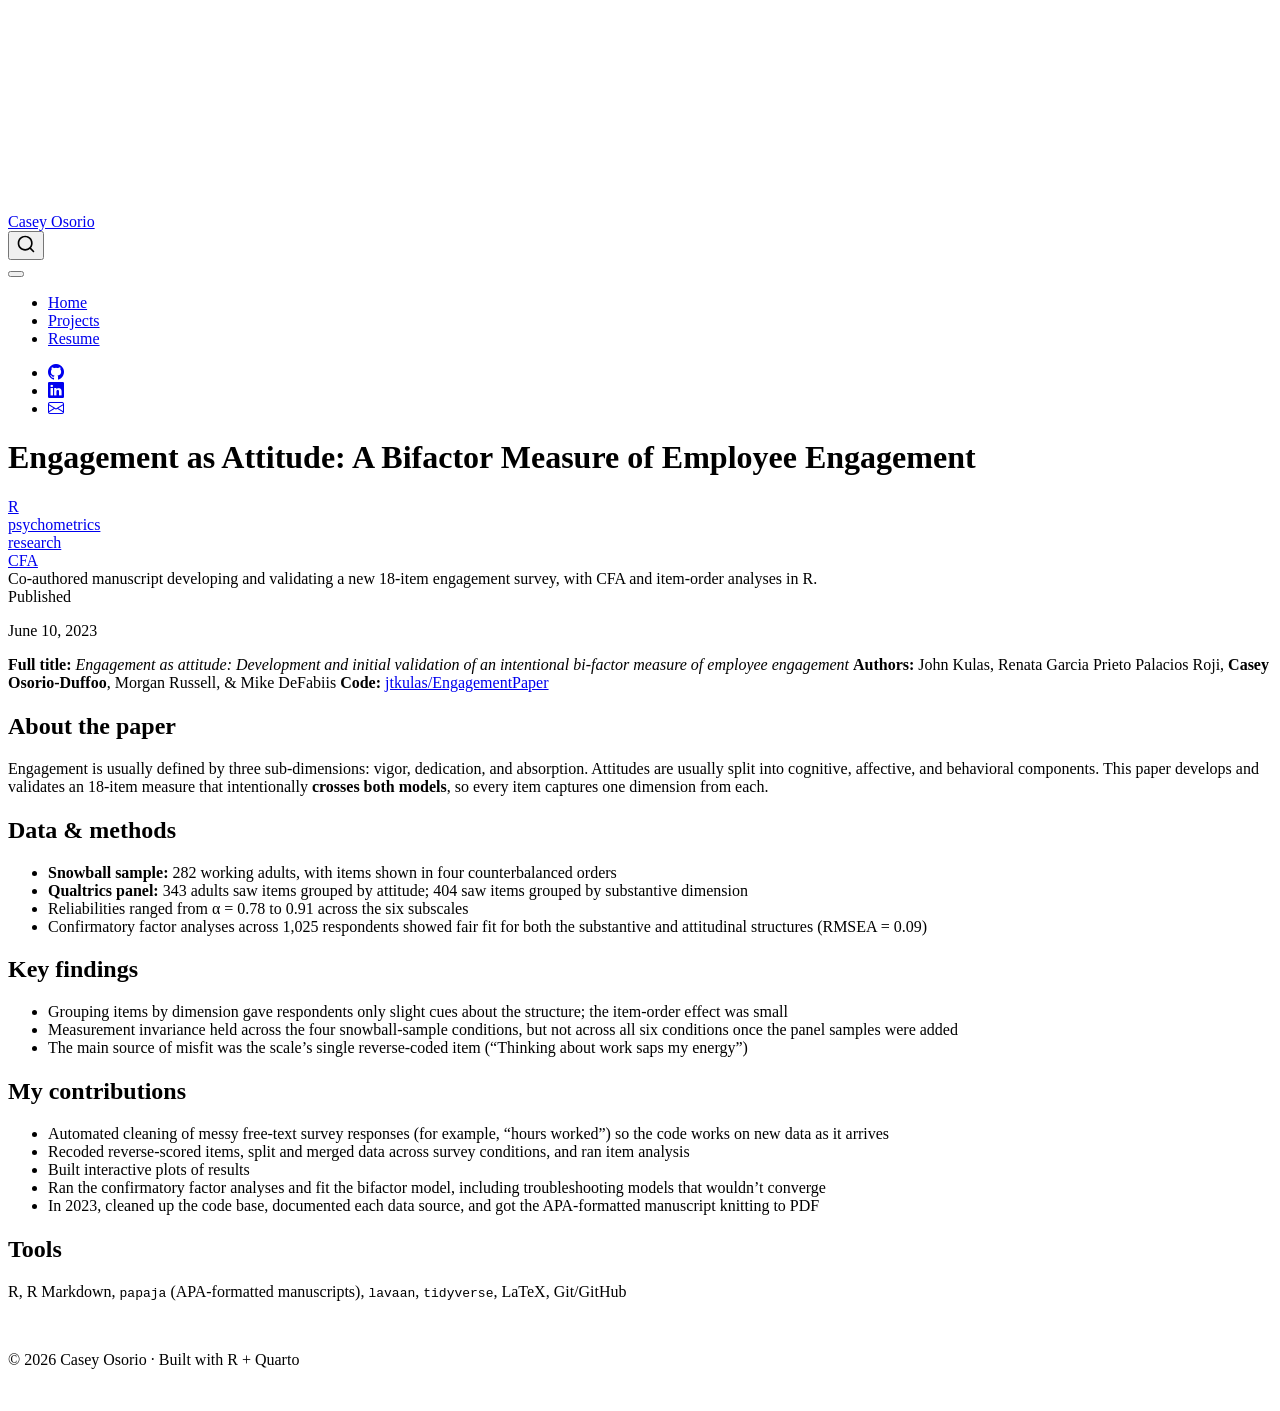
==== commit 3959821c: "Built site for gh-pages" ====
--- a/projects/engagement-paper/index.html
+++ b/projects/engagement-paper/index.html
@@ -7,9 +7,9 @@
 <meta name="viewport" content="width=device-width, initial-scale=1.0, user-scalable=yes">
 
 <meta name="dcterms.date" content="2023-06-10">
-<meta name="description" content="Co-authored research manuscript on a new engagement measure, plus R pipelines for data cleaning, CFA, and measurement invariance.">
-
-<title>Engagement Paper: Bifactor Measure Development &amp; Measurement Invariance – Casey Osorio</title>
+<meta name="description" content="Co-authored manuscript developing and validating a new 18-item engagement survey, with CFA and item-order analyses in R.">
+
+<title>Engagement as Attitude: A Bifactor Measure of Employee Engagement – Casey Osorio</title>
 <style>
 /* Default styles provided by pandoc.
 ** See https://pandoc.org/MANUAL.html#variables-for-html for config info.
@@ -310,18 +310,18 @@
 
 <header id="title-block-header" class="quarto-title-block default">
 <div class="quarto-title">
-<h1 class="title">Engagement Paper: Bifactor Measure Development &amp; Measurement Invariance</h1>
+<h1 class="title">Engagement as Attitude: A Bifactor Measure of Employee Engagement</h1>
   <div class="quarto-categories">
     <div class="quarto-category">R</div>
     <div class="quarto-category">psychometrics</div>
     <div class="quarto-category">research</div>
-    <div class="quarto-category">data cleaning</div>
+    <div class="quarto-category">CFA</div>
   </div>
   </div>
 
 <div>
   <div class="description">
-    Co-authored research manuscript on a new engagement measure, plus R pipelines for data cleaning, CFA, and measurement invariance.
+    Co-authored manuscript developing and validating a new 18-item engagement survey, with CFA and item-order analyses in R.
   </div>
 </div>
 
@@ -344,38 +344,41 @@
 </header>
 
 
-<p><strong>Working title:</strong> <em>Development and validation of a prescriptive bi-factor measure of employee engagement</em> <strong>Authors:</strong> John Kulas, Renata Garcia Prieto Palacios Roji, Casey Osorio-Duffoo, Mike DeFabiis, Morgan Russell <strong>Status:</strong> Manuscript in progress <strong>Code:</strong> <a href="https://github.com/jtkulas/EngagementPaper">jtkulas/EngagementPaper</a></p>
+<p><strong>Full title:</strong> <em>Engagement as attitude: Development and initial validation of an intentional bi-factor measure of employee engagement</em> <strong>Authors:</strong> John Kulas, Renata Garcia Prieto Palacios Roji, <strong>Casey Osorio-Duffoo</strong>, Morgan Russell, &amp; Mike DeFabiis <strong>Code:</strong> <a href="https://github.com/jtkulas/EngagementPaper">jtkulas/EngagementPaper</a></p>
 <section id="about-the-paper" class="level2">
 <h2 class="anchored" data-anchor-id="about-the-paper">About the paper</h2>
-<p>Engagement is often described by its sub-dimensions (vigor, dedication, absorption). Attitudes, meanwhile, are often split into cognitive, affective, and behavioral components. This paper documents how we built a measure that intentionally crosses those two models:</p>
-<ol type="1">
-<li><strong>72 → 36 items</strong> through content validation</li>
-<li><strong>36 → 20 items</strong> after piloting with a snowball sample of 330 respondents</li>
-<li><strong>20 → 18 items</strong> after a further administration to 743 Prolific respondents</li>
-</ol>
-<p>The final scale shows moderately good bifactor fit. It can be scored two ways: by substantive dimension (useful to researchers) or by attitude component (useful to practitioners).</p>
-<p>A companion study, <em>“Bought but Partially Sold? Measurement Invariance across Purchased and Snowball Samples,”</em> tests whether people from volunteer, Qualtrics, and Prolific samples interpret the survey the same way.</p>
+<p>Engagement is usually defined by three sub-dimensions: vigor, dedication, and absorption. Attitudes are usually split into cognitive, affective, and behavioral components. This paper develops and validates an 18-item measure that intentionally <strong>crosses both models</strong>, so every item captures one dimension from each.</p>
+</section>
+<section id="data-methods" class="level2">
+<h2 class="anchored" data-anchor-id="data-methods">Data &amp; methods</h2>
+<ul>
+<li><strong>Snowball sample:</strong> 282 working adults, with items shown in four counterbalanced orders</li>
+<li><strong>Qualtrics panel:</strong> 343 adults saw items grouped by attitude; 404 saw items grouped by substantive dimension</li>
+<li>Reliabilities ranged from α = 0.78 to 0.91 across the six subscales</li>
+<li>Confirmatory factor analyses across 1,025 respondents showed fair fit for both the substantive and attitudinal structures (RMSEA = 0.09)</li>
+</ul>
+</section>
+<section id="key-findings" class="level2">
+<h2 class="anchored" data-anchor-id="key-findings">Key findings</h2>
+<ul>
+<li>Grouping items by dimension gave respondents only slight cues about the structure; the item-order effect was small</li>
+<li>Measurement invariance held across the four snowball-sample conditions, but not across all six conditions once the panel samples were added</li>
+<li>The main source of misfit was the scale’s single reverse-coded item (“Thinking about work saps my energy”)</li>
+</ul>
 </section>
 <section id="my-contributions" class="level2">
 <h2 class="anchored" data-anchor-id="my-contributions">My contributions</h2>
-<p>I’m one of the top contributors to the repository, with 41 commits across two phases:</p>
-<p><strong>Data cleaning and analysis (2020–2021)</strong></p>
 <ul>
-<li>Automated cleaning of messy free-text survey responses (for example, “hours worked”) so the code works on new data as it comes in</li>
+<li>Automated cleaning of messy free-text survey responses (for example, “hours worked”) so the code works on new data as it arrives</li>
 <li>Recoded reverse-scored items, split and merged data across survey conditions, and ran item analysis</li>
 <li>Built interactive plots of results</li>
-<li>Ran confirmatory factor analyses and fit the bifactor model, including troubleshooting models that wouldn’t converge</li>
-</ul>
-<p><strong>Reproducible pipeline (2023)</strong></p>
-<ul>
-<li>Cleaned up the code base and documented each data source (sample, response dates)</li>
-<li>Combined all survey samples into a single analysis data frame for the measurement invariance analysis</li>
-<li>Fixed the CFA code to run on the cleaned data and got the APA-formatted manuscript knitting to PDF again</li>
+<li>Ran the confirmatory factor analyses and fit the bifactor model, including troubleshooting models that wouldn’t converge</li>
+<li>In 2023, cleaned up the code base, documented each data source, and got the APA-formatted manuscript knitting to PDF</li>
 </ul>
 </section>
 <section id="tools" class="level2">
 <h2 class="anchored" data-anchor-id="tools">Tools</h2>
-<p>R, R Markdown, <code>papaja</code> (APA-formatted manuscripts), <code>lavaan</code>, <code>tidyverse</code>, LaTeX, Git/GitHub for collaboration across five authors.</p>
+<p>R, R Markdown, <code>papaja</code> (APA-formatted manuscripts), <code>lavaan</code>, <code>tidyverse</code>, LaTeX, Git/GitHub</p>
 
 
 </section>
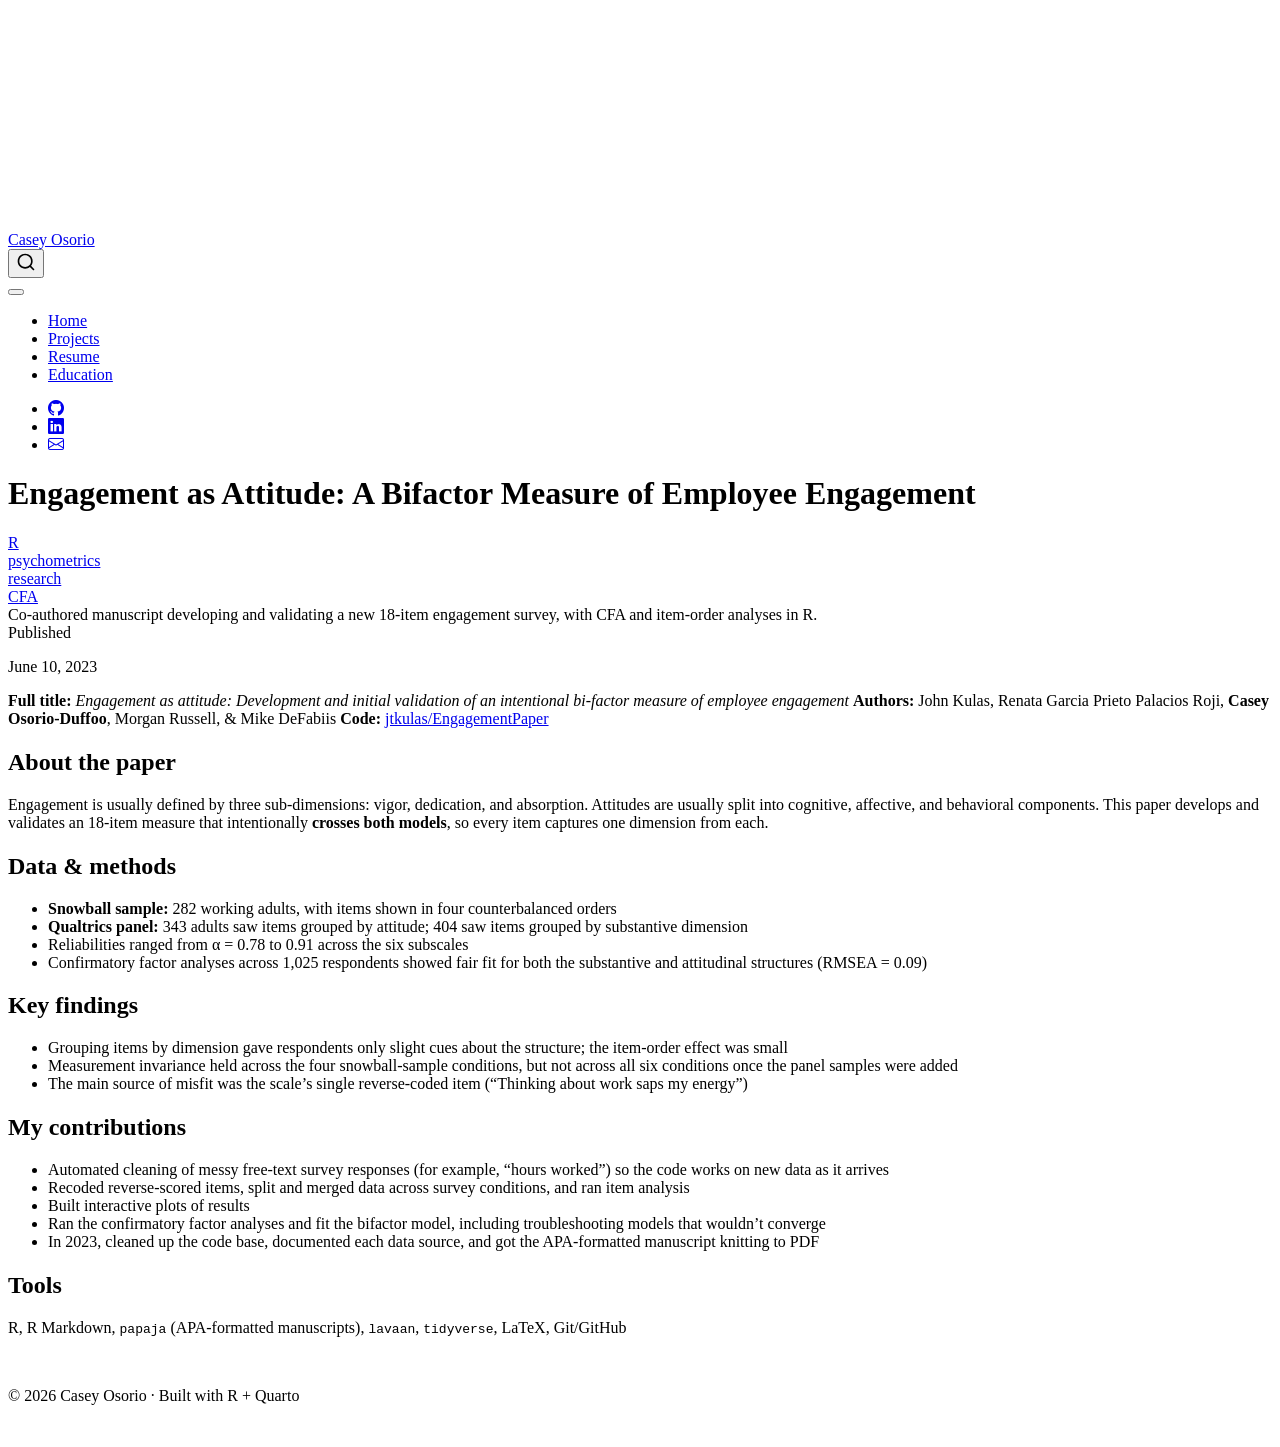
==== commit d3fdb503: "Built site for gh-pages" ====
--- a/projects/engagement-paper/index.html
+++ b/projects/engagement-paper/index.html
@@ -274,6 +274,10 @@
     <a class="nav-link" href="../../resume.html"> 
 <span class="menu-text">Resume</span></a>
   </li>  
+  <li class="nav-item">
+    <a class="nav-link" href="../../education.html"> 
+<span class="menu-text">Education</span></a>
+  </li>  
 </ul>
             <ul class="navbar-nav navbar-nav-scroll ms-auto">
   <li class="nav-item compact">
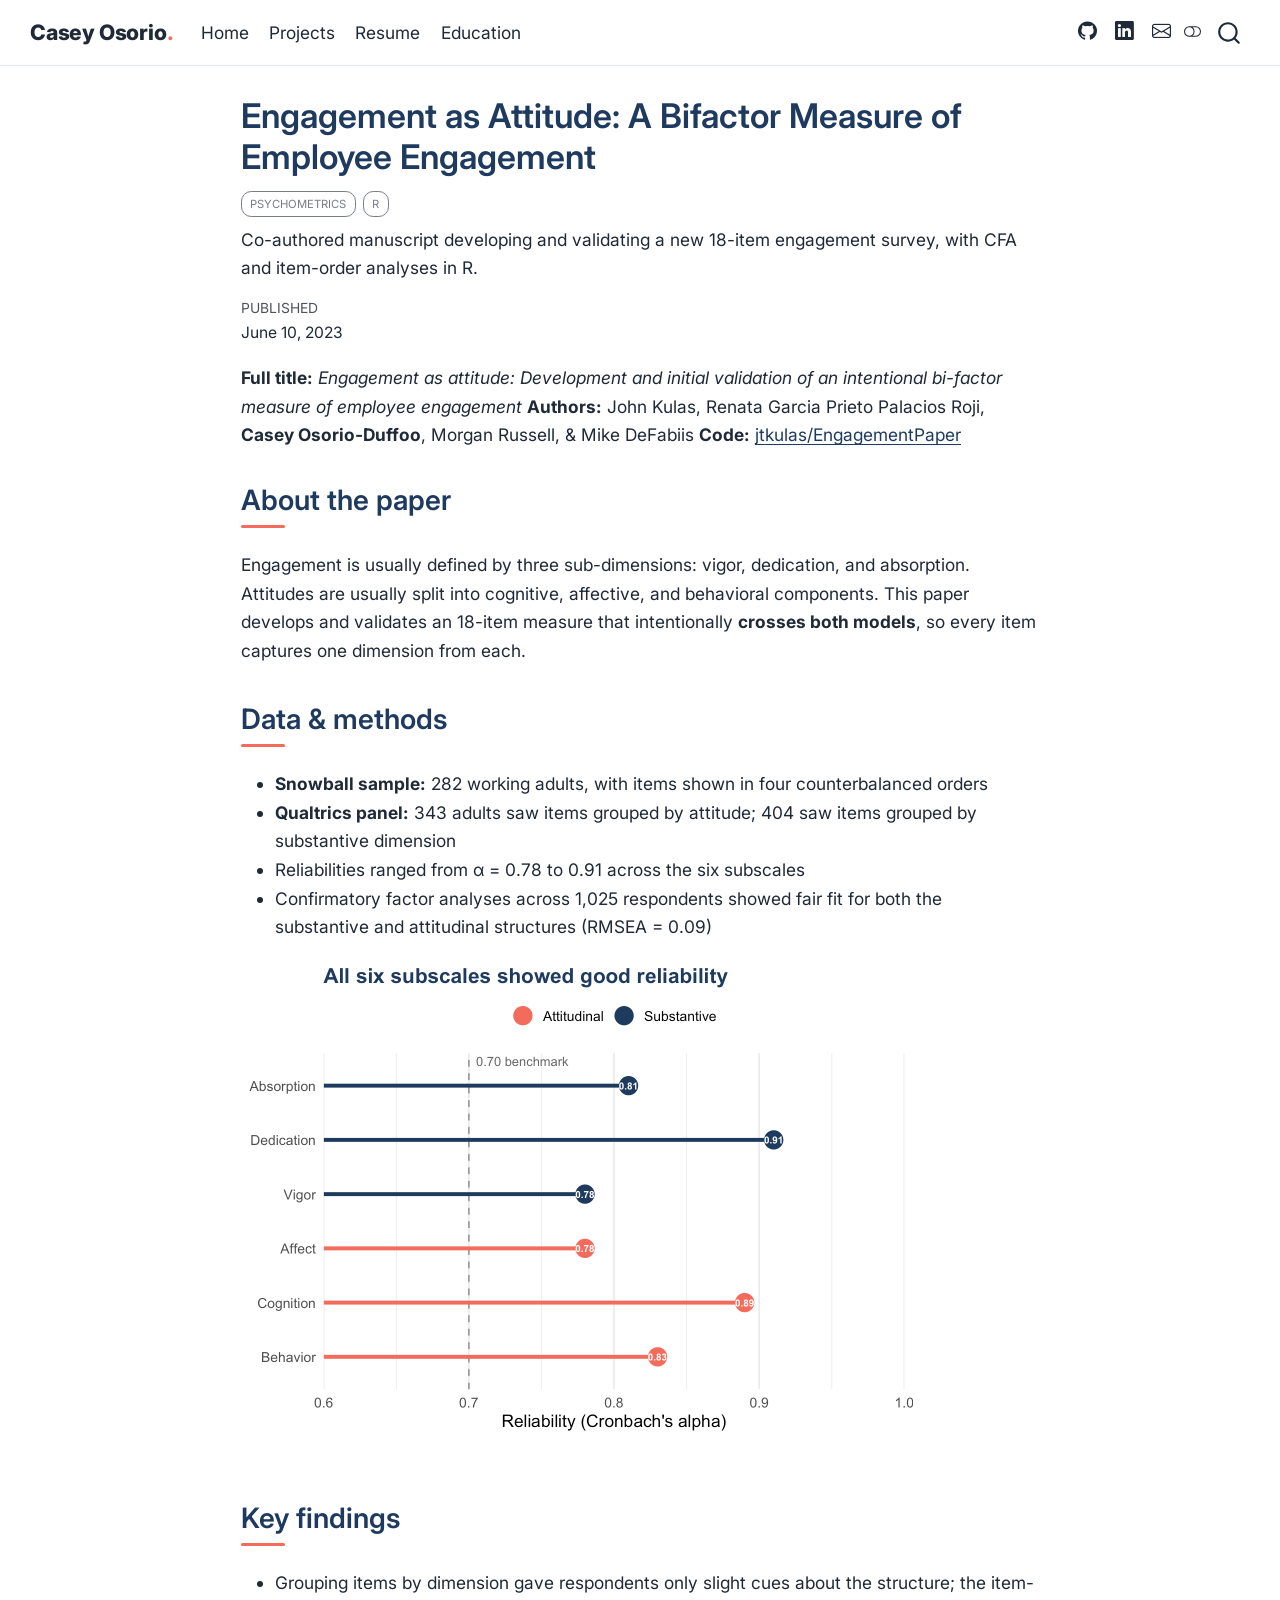
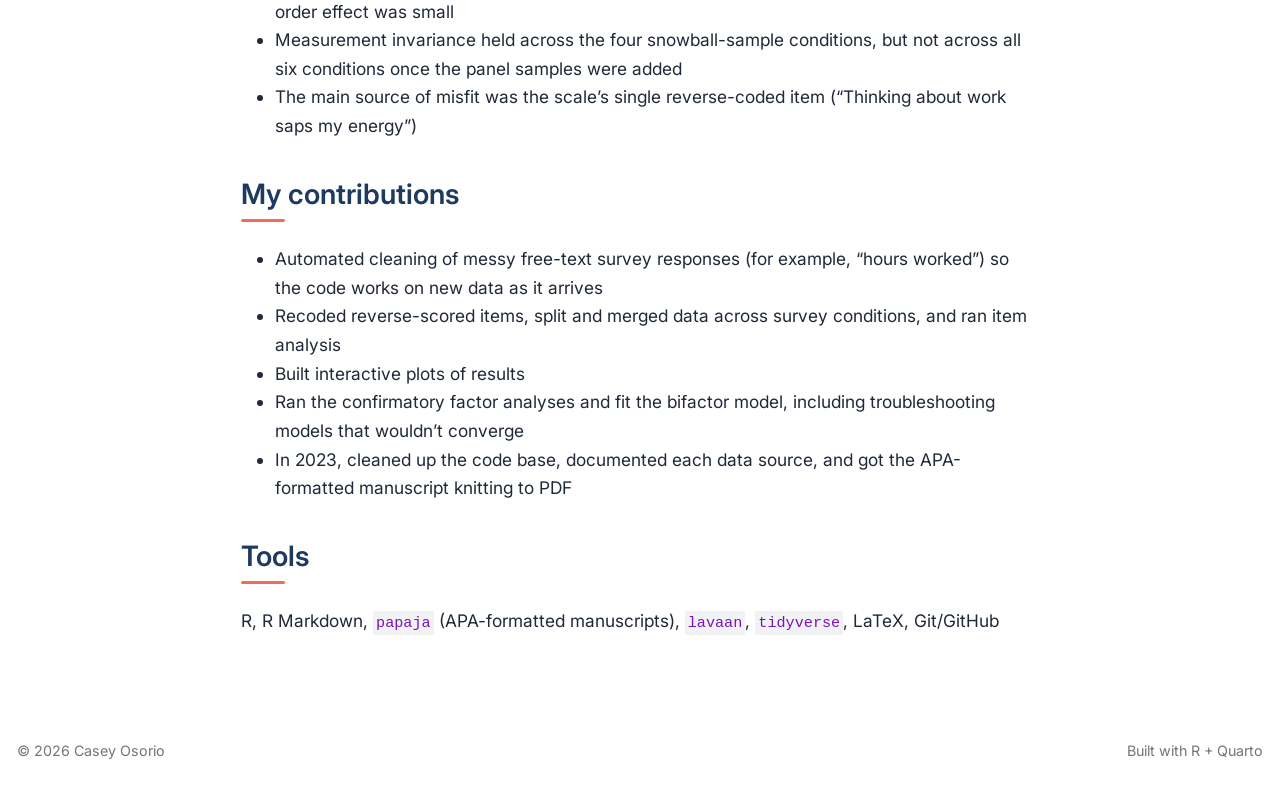
==== commit 0ba69fe5: "Built site for gh-pages" ====
--- a/projects/engagement-paper/index.html
+++ b/projects/engagement-paper/index.html
@@ -49,9 +49,9 @@
 <link href="../../site_libs/quarto-html/quarto-syntax-highlighting-bf27225e3a48a9273f3daa8f8e829971.css" rel="stylesheet" class="quarto-color-scheme-extra" id="quarto-text-highlighting-styles">
 <script src="../../site_libs/bootstrap/bootstrap.min.js"></script>
 <link href="../../site_libs/bootstrap/bootstrap-icons.css" rel="stylesheet">
-<link href="../../site_libs/bootstrap/bootstrap-445b8638c3d06994fee0907d791121c4.min.css" rel="stylesheet" append-hash="true" class="quarto-color-scheme" id="quarto-bootstrap" data-mode="light">
-<link href="../../site_libs/bootstrap/bootstrap-dark-df07115ad9f15e2ef3479c789e6873c8.min.css" rel="stylesheet" append-hash="true" class="quarto-color-scheme quarto-color-alternate" id="quarto-bootstrap" data-mode="dark">
-<link href="../../site_libs/bootstrap/bootstrap-445b8638c3d06994fee0907d791121c4.min.css" rel="stylesheet" append-hash="true" class="quarto-color-scheme-extra" id="quarto-bootstrap" data-mode="light">
+<link href="../../site_libs/bootstrap/bootstrap-e7e12972d3fdf651b32424ddcba134da.min.css" rel="stylesheet" append-hash="true" class="quarto-color-scheme" id="quarto-bootstrap" data-mode="light">
+<link href="../../site_libs/bootstrap/bootstrap-dark-7f354027a1c93776e464c7e6af05c7e6.min.css" rel="stylesheet" append-hash="true" class="quarto-color-scheme quarto-color-alternate" id="quarto-bootstrap" data-mode="light">
+<link href="../../site_libs/bootstrap/bootstrap-e7e12972d3fdf651b32424ddcba134da.min.css" rel="stylesheet" append-hash="true" class="quarto-color-scheme-extra" id="quarto-bootstrap" data-mode="light">
 <script id="quarto-search-options" type="application/json">{
   "location": "navbar",
   "copy-button": false,
@@ -316,10 +316,8 @@
 <div class="quarto-title">
 <h1 class="title">Engagement as Attitude: A Bifactor Measure of Employee Engagement</h1>
   <div class="quarto-categories">
+    <div class="quarto-category">Psychometrics</div>
     <div class="quarto-category">R</div>
-    <div class="quarto-category">psychometrics</div>
-    <div class="quarto-category">research</div>
-    <div class="quarto-category">CFA</div>
   </div>
   </div>
 
@@ -361,6 +359,15 @@
 <li>Reliabilities ranged from α = 0.78 to 0.91 across the six subscales</li>
 <li>Confirmatory factor analyses across 1,025 respondents showed fair fit for both the substantive and attitudinal structures (RMSEA = 0.09)</li>
 </ul>
+<div class="cell">
+<div class="cell-output-display">
+<div>
+<figure class="figure">
+<p><img src="index_files/figure-html/unnamed-chunk-1-1.png" class="img-fluid figure-img" alt="Lollipop chart of reliability (Cronbach's alpha) for six subscales, from 0.78 (Vigor, Affect) to 0.91 (Dedication)." width="672"></p>
+</figure>
+</div>
+</div>
+</div>
 </section>
 <section id="key-findings" class="level2">
 <h2 class="anchored" data-anchor-id="key-findings">Key findings</h2>
@@ -805,14 +812,14 @@
 <footer class="footer">
   <div class="nav-footer">
     <div class="nav-footer-left">
-      &nbsp;
-    </div>   
+<p>© 2026 Casey Osorio</p>
+</div>   
     <div class="nav-footer-center">
-<p>© 2026 Casey Osorio · Built with R + Quarto</p>
-</div>
-    <div class="nav-footer-right">
       &nbsp;
     </div>
+    <div class="nav-footer-right">
+<p>Built with R + Quarto</p>
+</div>
   </div>
 </footer>
 
